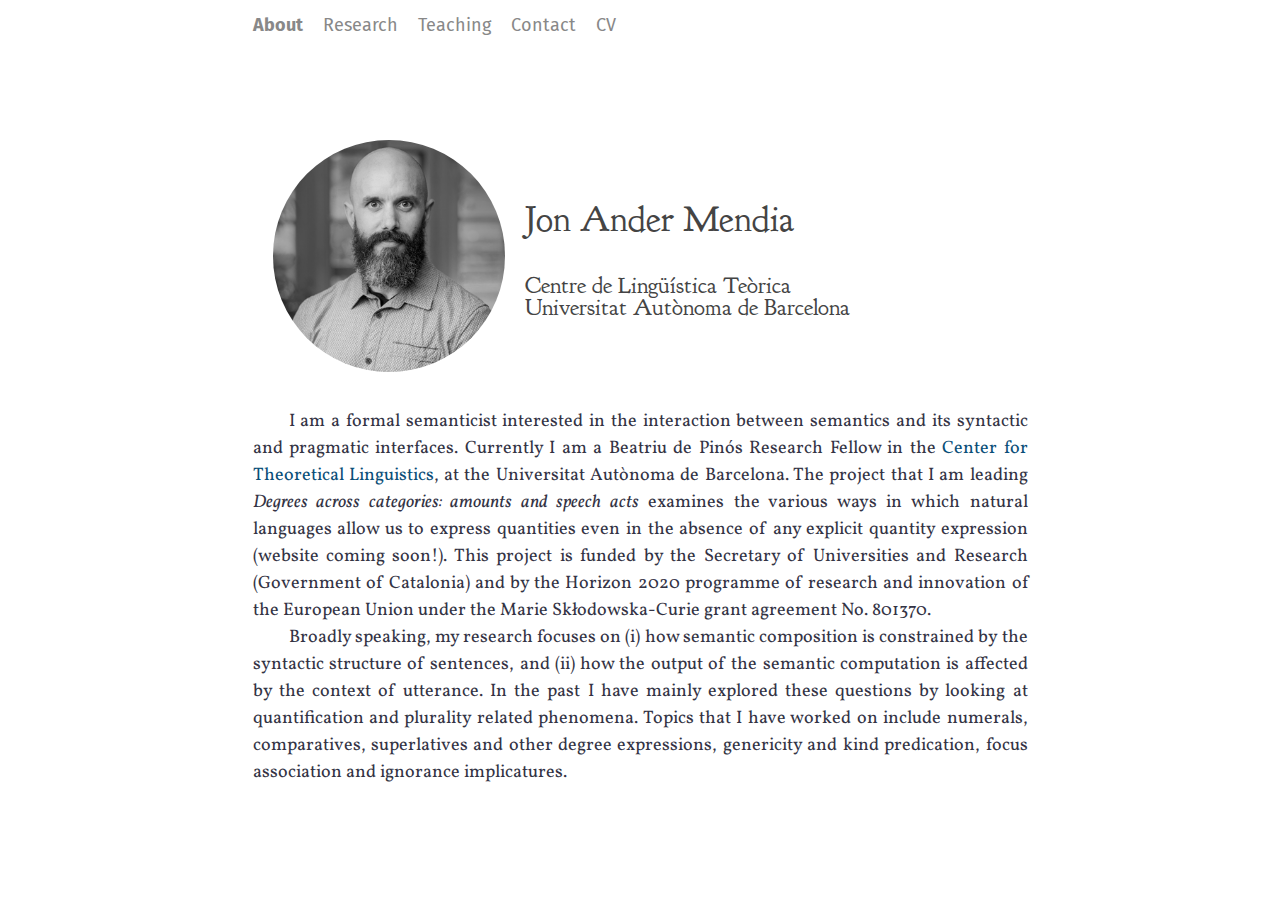
==== index.html @ 896089e9 "fix white space" ====
<html>
	<head>
		<meta name="author" content="Jon Ander Mendia">
		<link rel="stylesheet" type="text/css" href="./css/main.css" media="screen">
		<link rel="icon" type="image/png" href="./img/lambda.png">
		<title>Jon Ander Mendia &nbsp; - &nbsp; Home</title>
		<link href="https://fonts.googleapis.com/css?family=Vollkorn" rel="stylesheet">
		<link href="https://fonts.googleapis.com/css?family=Fira+Sans" rel="stylesheet">
		<link href="https://fonts.googleapis.com/css?family=Goudy+Bookletter+1911" rel="stylesheet">		
	</head>
	<body>
		<div class="center-wrapper">
			<div id="navigation">
				<ul class="tabbed">
					<li class="current-tab"><a href="http://jamendia.github.io/index.html">About</a></li>
					<li><a href="http://jamendia.github.io/research.html">Research</a></li>
					<li><a href="http://jamendia.github.io/teaching.html">Teaching</a></li>
					<li><a href="http://jamendia.github.io/contact.html">Contact</a></li>
					<li><a href="http://jamendia.github.io/files/cv.pdf">CV</a></li>
				</ul>
			</div>
			<br><br><br><br>
				<img class="img-circle" src="./img/ja-new2.png" top="35%" width="30%">
			<br><br><br>
			<h3>Jon Ander Mendia</h3>
            <br>
			<h6>Centre de Lingu&#776i&#769stica Teo&#768rica<br>Universitat Auto&#768;noma de Barcelona</h6>

		<br><br><br>
		<p>I am a formal semanticist interested in the interaction between semantics and its syntactic and pragmatic interfaces. Currently I am a Beatriu de Pino&#769;s Research Fellow in the <a href="http://filcat.uab.cat/clt/el-clt/"> Center for Theoretical Linguistics</a>, at the Universitat Auto&#768;noma de Barcelona. The project that I am leading <i>Degrees across categories: amounts and speech acts</i> examines the various ways in which natural languages allow us to express quantities even in the absence of any explicit quantity expression (website coming soon!). This project is funded by the Secretary of Universities and Research (Government of Catalonia) and by the Horizon 2020 programme of research and innovation of the European Union under the Marie Sk&lstrok;odowska-Curie grant agreement No. 801370.<p>
		<p>Broadly speaking, my research focuses on (i) how semantic composition is constrained by the syntactic structure of sentences, and (ii) how the output of the semantic computation is affected by the context of utterance. In the past I have mainly explored these questions by looking at quantification and plurality related phenomena. Topics that I have worked on include numerals, comparatives, superlatives and other degree expressions, genericity and kind predication, focus association and ignorance implicatures.</p>
		</div>
		<br><br><br>
	</body>
</html>
---- css/main.css ----
/* Reset */
body , div , span, object, iframe, h1, h2, h3, h4, h5, h6, p, blockquote, pre, a, abbr, acronym, address, code, del, dfn, em, img, q, dl, dt, dd, ol, ul, li, fieldset, form, label, legend, table, caption, tbody, tfoot, thead, tr, th, td, textarea, input,
select {margin: 0; padding: 0; border: 0; font-weight: inherit; font-style: inherit; font-size: 100%; font-family: 'Vollkorn', serif; text-align: justify; vertical-align: baseline;}

/* General */
html {overflow-y: scroll;},
table {border-collapse: collapse; border-spacing: 0;}
caption, th, td {text-align: left; font-weight: normal;}
table, td, th {vertical-align: middle;}
blockquote:before, blockquote:after, q:before, q:after {content: "";}
blockquote, q {quotes: "" "";}
a img {border: none;}
:focus {outline: 0;}

html {
	height: 100%;
	padding-bottom: 0; /* value other than 0 forces scrollbars */
	font-family: 'Vollkorn', serif;
}

body {
	font-family: 'Vollkorn', serif;
	font-size: 18px;
	background: #FFF;
	color: #334;
	line-height: 1.5;
}

/* Headings */
h1,h2,h4, {
	font-family: 'Fira Sans', serif;
	color: #444;
	font-weight: normal;
	line-height: 1;
	margin-bottom: 0.3em;
}

h3,h6 {
	font-family: 'Goudy Bookletter 1911', serif;
	color: #444;
	font-weight: normal;
	line-height: 1;
	margin-bottom: 0.3em;
	margin-left: 2em;
}

h1 {font-size: 2.6em; padding-left: 500px; }
h2 {font-size: 2em;}
h3 {font-size: 2em; padding-left: 10px;}
h4 {font-size: 1.25em;}
h5 {font-size: 1.1em;}
h6 {font-size: 1.25em;}

h5 {font-family: 'Fira Sans', serif;
	font-size: 1em;
	color: #002;
}
p {text-indent: 2em}
p.noindent {text-indent: 0em}

/* Links */
a:link {color:#094e78; text-decoration:none;}
a:visited {color:#094e78; text-decoration:none;}
a:hover {color:#094e78; border-bottom: 1px; text-decoration:none;}
#abstract:link { color: #002; }
#abstract:hover { color: #999; }

/* Lists */
li ul, li ol {margin-left: 1.5em;}
ul, ol {margin: 0 0 1.5em 1.5em;}
ul {list-style-type: disc;}
ol {list-style-type: decimal;}
ul.no {list-style-type:none;}
ol ol {list-style-type:lower-roman;}
dl {margin: 0 0 1.5em 0;}
dl dt {font-weight: bold;}
dd {margin-left: 1.5em;}

/* Special lists */
ul.plain-list li, ul.nice-list li, ul.tabbed li {list-style: none;}
ul.tabbed {
	display: inline;
	margin: 0;
}
ul.tabbed li {float: left;}
ul.tabbed li a {float: left; font-family: 'Fira Sans', serif;}
li.current-tab a {
	background: #FFF;
	font-weight: bold;
}
.post-body li.year {
	float: left;
	position: relative;
	margin-bottom: 0;
	color: #333;
	margin-left: 0;
	background: none;
	width: 2.75em;
	text-align: left;
	font-size: medium;
	vertical-align: middle;
}
.post-body li.range {
	width: 5.2em;
	left: 0;
}
.post-body li.noyear {
	background: none;
}

/* Tables */
table { width: auto;
	border-collapse: collapse;
}
/* table tr td:first-child{ width:1%; white-space:nowrap;} */
table tr td:first-child{ padding-left: 1.5em;}
table tr td { padding-right: 25px;}
tr.spaceUnder > td {
	padding-bottom: 10px;
}

/* Special table */
#contents table {
	font-family: 'Fira Sans', sans-serif;
	margin-top: 0px;
	margin-bottom: 10px;
	margin-left: 50px;
	margin-right: 50px;
	padding: 0px 0px 10px 0px;
	background: white;
	width: 700px;
}

#contents table th {
	font-family: 'Fira Sans', sans-serif;
	padding:5px;
	font-size:12px;
	text-align:left;
	border:1px solid #ddd;
	background:#cfcfcf;
}

#contents table td {
	font-family: 'Fira Sans', sans-serif;
	padding:5px;
	font-size:12px;
	text-align:left;
	border:1px solid #ddd;
}

/* General */
.center,.aligncenter {
	display: block;
	margin-left: auto;
	margin-right: auto;
}

/* Images */
.img-circle {
	border-radius: 50%;
	float:left;
	top: 35%;
padding: 20px 20px 20px 20px;}

/* Separators */
.content-separator, .archive-separator {
	background: #D5D5D5;
	clear: both;
	color: #FFE;
	display: block;
	font-size: 0;
	line-height: 0;
	height: 1px;
}
.content-separator {margin: 20px 0;}
.archive-separator {margin: 10px 0;}

.small-separator {
	background: #D5D5D5;
	clear: both;
	color: #FFE;
	display: block;
	font-size: 0;
	line-height: 0;
	height: 1px;
	margin-left: 250px;
	margin-right: 250px;
	margin-bottom: 25px;
}

/* General layout */
.center-wrapper {
	margin: 0 auto;
	width: 775px;
}

/* Toolbar */
#toolbar {
	padding: 12px 0 8px;
	font-size: 1.1em;
	color: #999;
}
#toolbar img {vertical-align: middle;}

/* Header */
#header {margin-bottom: 24px;}

/* Navigation */
#navigation {margin-bottom: 12px;}
#navigation a {
	color: #888;
	font-size: 1em;
	margin-right: 20px;
}

/* For abstract boxes on links page */
div.abs {
	background-color:#D6D6D6;
	border:0px;
	padding:0.5em;
	font-size:15px;
	line-height:18px;
	text-align:justify;
	float: center;
}

/* lists with years */
.cv {
	position: relative;
}
.cv ul {
	padding-left: 0;
	margin-left: 0;
	position: relative;
}
.cv ul li {
	margin-left: 5em;
	margin-bottom: 0em;
	margin-top: 0;
	padding-left: 0;
	list-style: disc;
}
.cv ul li.year {
	float: left;
	position: relative;
	margin-bottom: 0;
	color: #333;
	margin-left: 0;
	margin-right: 0;
	background: none;
	text-align: right;
	font-size: large;
	vertical-align: middle;
	list-style: none;
}

span.smallcaps {font-variant:small-caps;}

/* From the Intro Ling 201 class
#contents201 table th {
	padding:5px;
	text-align:left;
	border:1px solid #ddd;
	background:#cfcfcf;
}

#contents201 table td {
	padding:5px;
	text-align:left;
	border:1px solid #ddd;
}*/
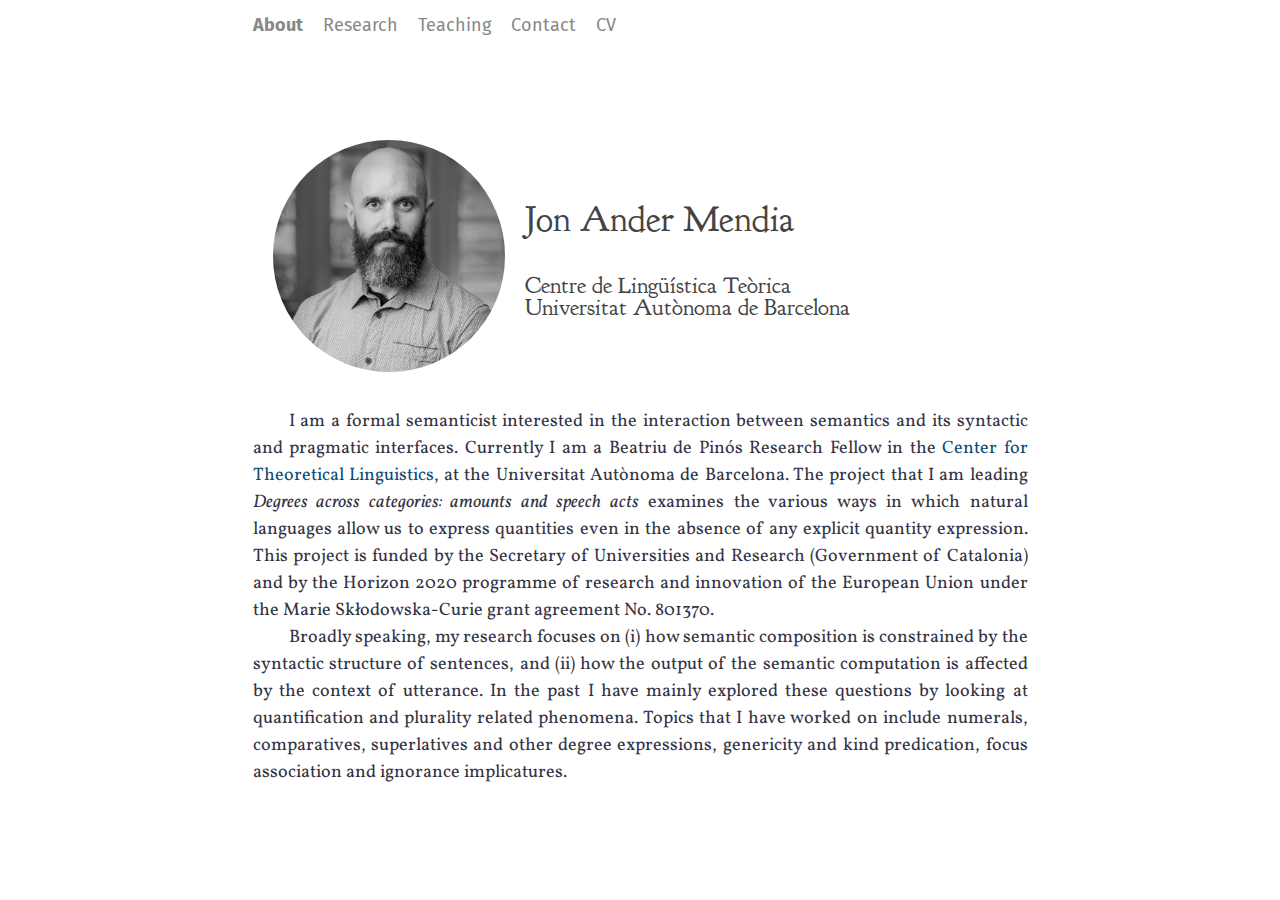
==== commit ea61f5f3: "update index" ====
--- a/index.html
+++ b/index.html
@@ -27,7 +27,7 @@
 			<h6>Centre de Lingu&#776i&#769stica Teo&#768rica<br>Universitat Auto&#768;noma de Barcelona</h6>
 
 		<br><br><br>
-		<p>I am a formal semanticist interested in the interaction between semantics and its syntactic and pragmatic interfaces. Currently I am a Beatriu de Pino&#769;s Research Fellow in the <a href="http://filcat.uab.cat/clt/el-clt/"> Center for Theoretical Linguistics</a>, at the Universitat Auto&#768;noma de Barcelona. The project that I am leading <i>Degrees across categories: amounts and speech acts</i> examines the various ways in which natural languages allow us to express quantities even in the absence of any explicit quantity expression (website coming soon!). This project is funded by the Secretary of Universities and Research (Government of Catalonia) and by the Horizon 2020 programme of research and innovation of the European Union under the Marie Sk&lstrok;odowska-Curie grant agreement No. 801370.<p>
+		<p>I am a formal semanticist interested in the interaction between semantics and its syntactic and pragmatic interfaces. Currently I am a Beatriu de Pino&#769;s Research Fellow in the <a href="http://filcat.uab.cat/clt/el-clt/"> Center for Theoretical Linguistics</a>, at the Universitat Auto&#768;noma de Barcelona. The project that I am leading <i>Degrees across categories: amounts and speech acts</i> examines the various ways in which natural languages allow us to express quantities even in the absence of any explicit quantity expression. This project is funded by the Secretary of Universities and Research (Government of Catalonia) and by the Horizon 2020 programme of research and innovation of the European Union under the Marie Sk&lstrok;odowska-Curie grant agreement No. 801370.<p>
 		<p>Broadly speaking, my research focuses on (i) how semantic composition is constrained by the syntactic structure of sentences, and (ii) how the output of the semantic computation is affected by the context of utterance. In the past I have mainly explored these questions by looking at quantification and plurality related phenomena. Topics that I have worked on include numerals, comparatives, superlatives and other degree expressions, genericity and kind predication, focus association and ignorance implicatures.</p>
 		</div>
 		<br><br><br>
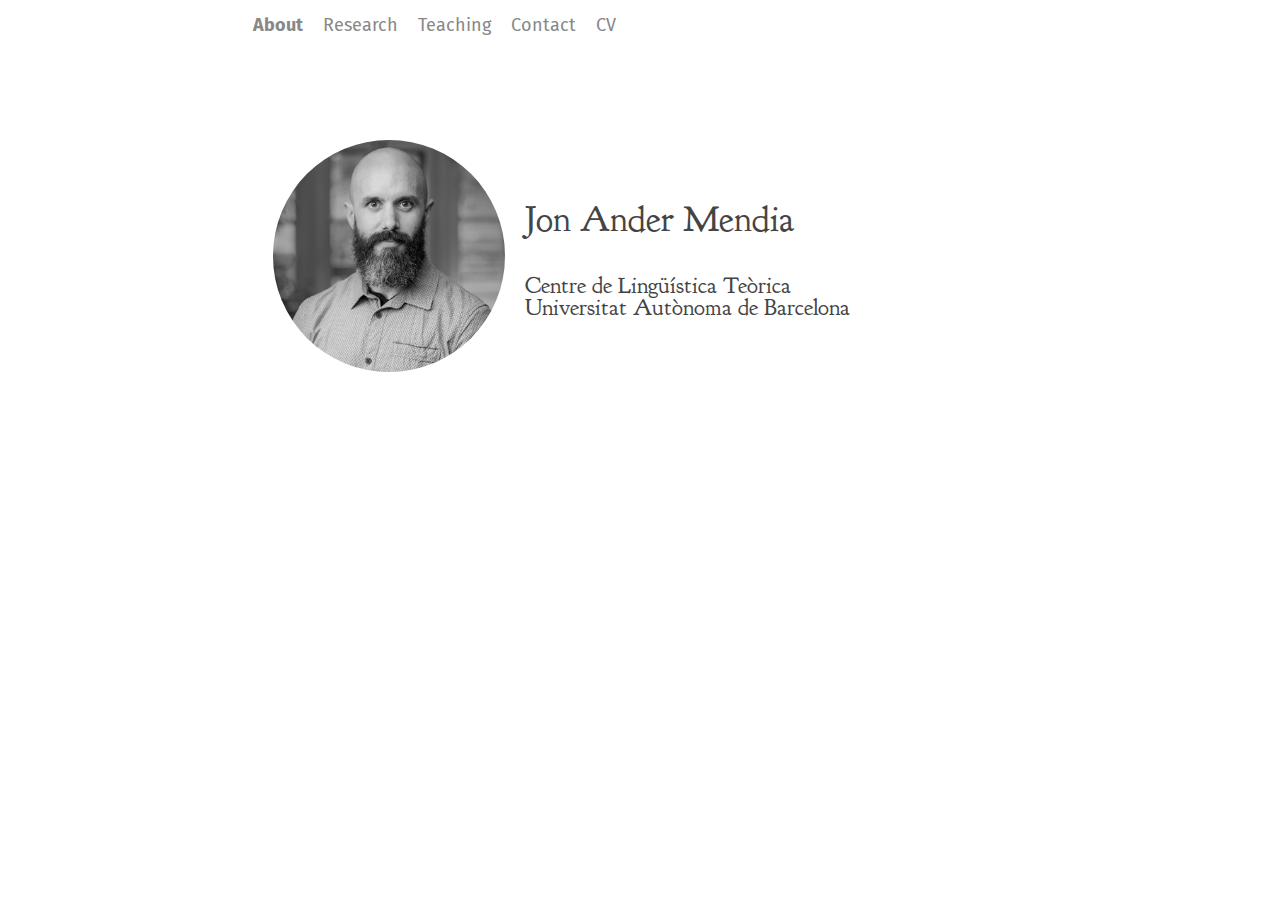
==== commit 37c525e3: "fix about and index" ====
--- a/index.html
+++ b/index.html
@@ -26,10 +26,11 @@
             <br>
 			<h6>Centre de Lingu&#776i&#769stica Teo&#768rica<br>Universitat Auto&#768;noma de Barcelona</h6>
 
-		<br><br><br>
+<!--		<br><br><br>
 		<p>I am a formal semanticist interested in the interaction between semantics and its syntactic and pragmatic interfaces. Currently I am a Beatriu de Pino&#769;s Research Fellow in the <a href="http://filcat.uab.cat/clt/el-clt/"> Center for Theoretical Linguistics</a>, at the Universitat Auto&#768;noma de Barcelona. The project that I am leading <i>Degrees across categories: amounts and speech acts</i> examines the various ways in which natural languages allow us to express quantities even in the absence of any explicit quantity expression. This project is funded by the Secretary of Universities and Research (Government of Catalonia) and by the Horizon 2020 programme of research and innovation of the European Union under the Marie Sk&lstrok;odowska-Curie grant agreement No. 801370.<p>
 		<p>Broadly speaking, my research focuses on (i) how semantic composition is constrained by the syntactic structure of sentences, and (ii) how the output of the semantic computation is affected by the context of utterance. In the past I have mainly explored these questions by looking at quantification and plurality related phenomena. Topics that I have worked on include numerals, comparatives, superlatives and other degree expressions, genericity and kind predication, focus association and ignorance implicatures.</p>
 		</div>
 		<br><br><br>
+-->
 	</body>
 </html>
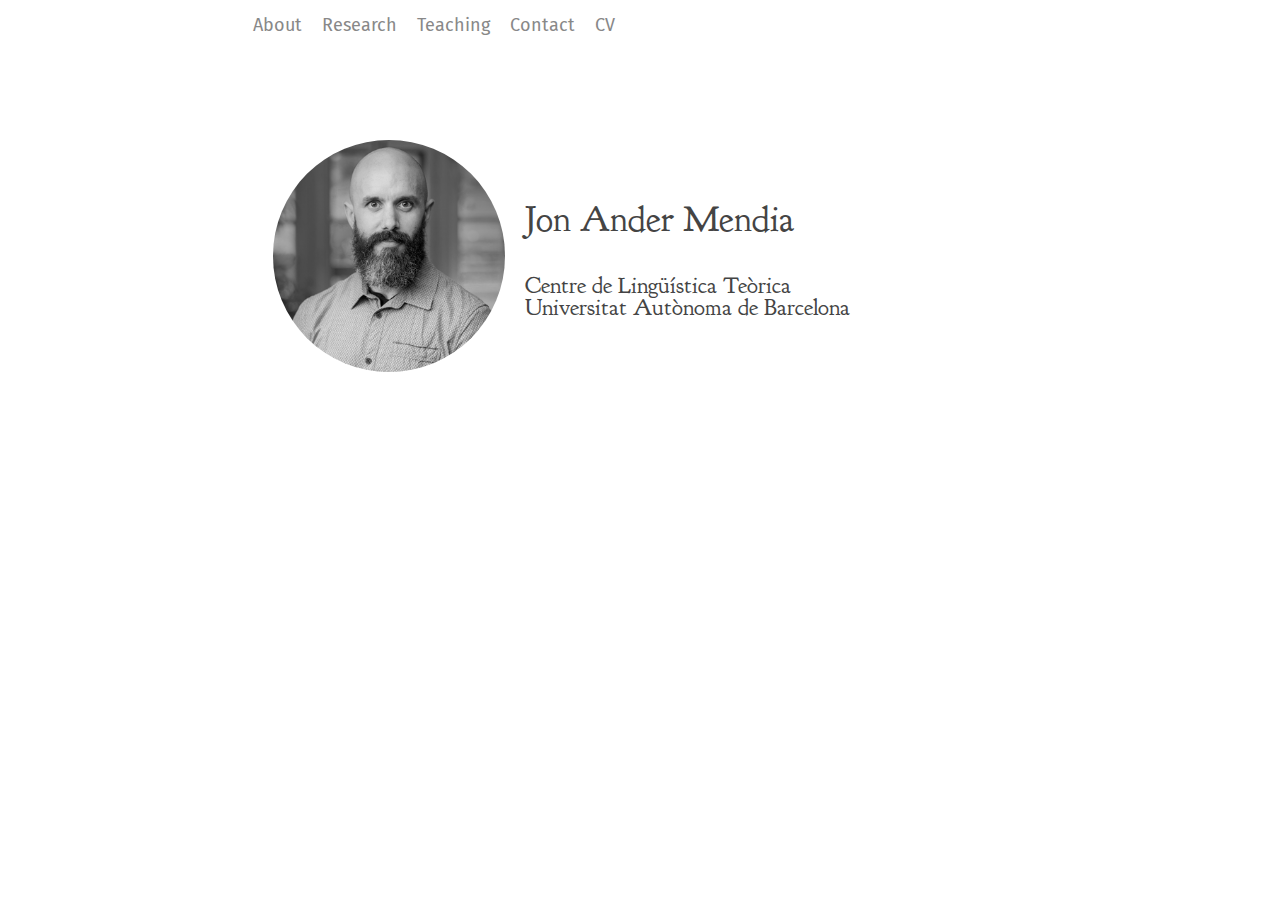
==== commit fa65798e: "fix ref to about" ====
--- a/index.html
+++ b/index.html
@@ -12,7 +12,7 @@
 		<div class="center-wrapper">
 			<div id="navigation">
 				<ul class="tabbed">
-					<li class="current-tab"><a href="http://jamendia.github.io/index.html">About</a></li>
+					<li><a href="http://jamendia.github.io/about.html">About</a></li>
 					<li><a href="http://jamendia.github.io/research.html">Research</a></li>
 					<li><a href="http://jamendia.github.io/teaching.html">Teaching</a></li>
 					<li><a href="http://jamendia.github.io/contact.html">Contact</a></li>
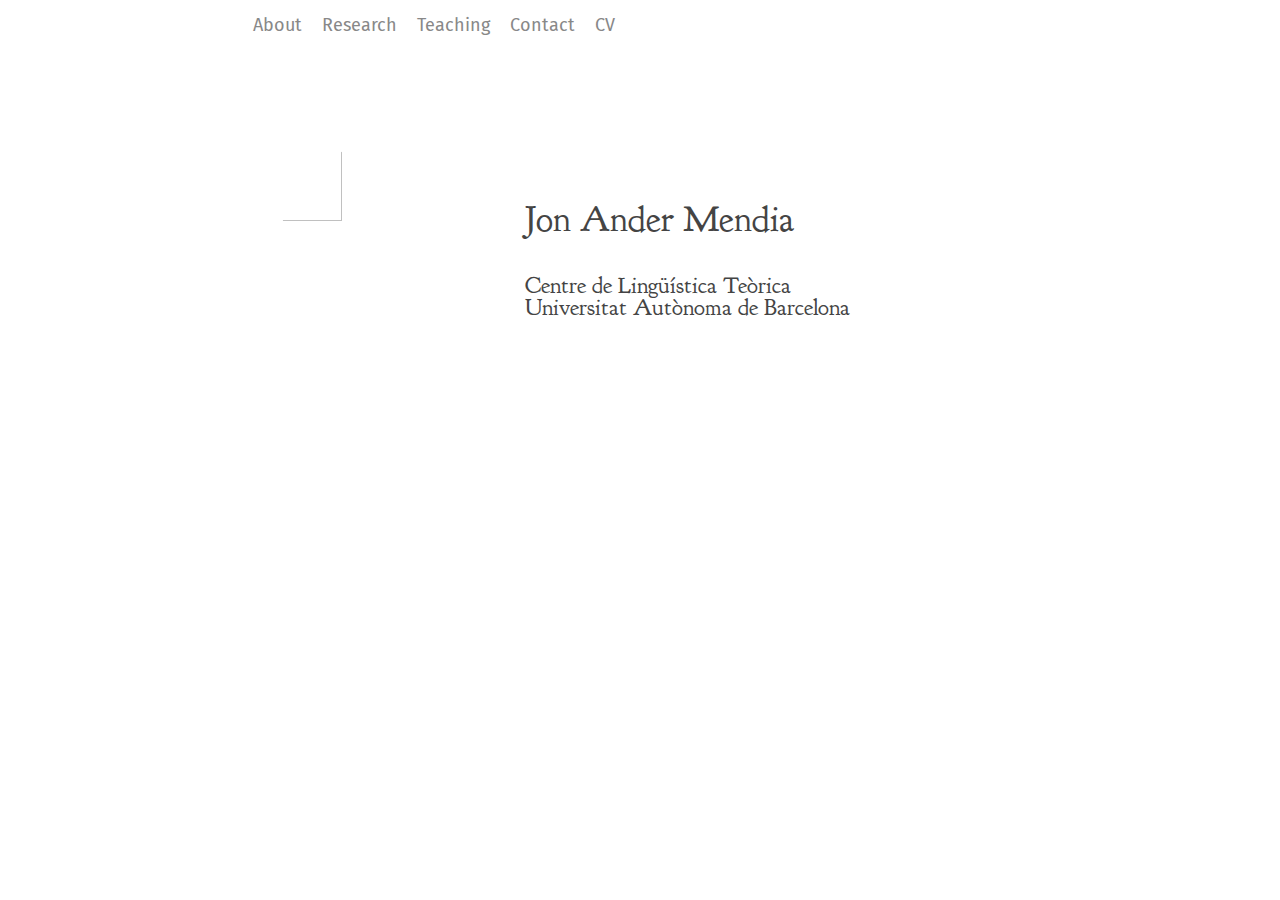
==== commit bd851be3: "update pic" ====
--- a/index.html
+++ b/index.html
@@ -20,7 +20,7 @@
 				</ul>
 			</div>
 			<br><br><br><br>
-				<img class="img-circle" src="./img/ja-new2.png" top="35%" width="30%">
+				<img class="img-circle" src="./img/ja2023.jpg" top="35%" width="30%">
 			<br><br><br>
 			<h3>Jon Ander Mendia</h3>
             <br>
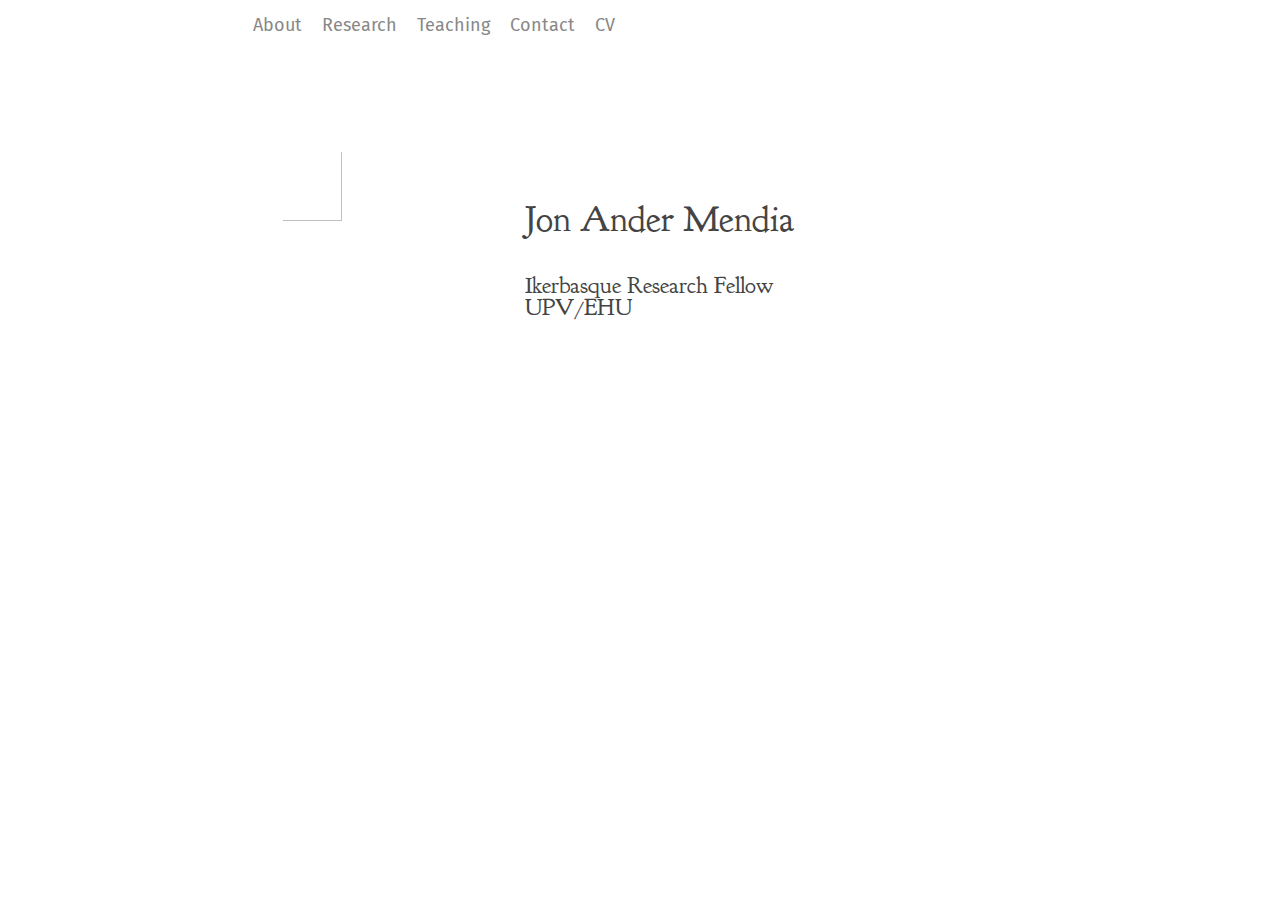
==== commit 49249162: "Update index.html" ====
--- a/index.html
+++ b/index.html
@@ -20,11 +20,11 @@
 				</ul>
 			</div>
 			<br><br><br><br>
-				<img class="img-circle" src="./img/ja2023.jpg" top="35%" width="30%">
+				<img class="img-circle" src="./img/ja2023.png" top="35%" width="30%">
 			<br><br><br>
 			<h3>Jon Ander Mendia</h3>
             <br>
-			<h6>Centre de Lingu&#776i&#769stica Teo&#768rica<br>Universitat Auto&#768;noma de Barcelona</h6>
+			<h6>Ikerbasque Research Fellow<br>UPV/EHU</h6>
 
 <!--		<br><br><br>
 		<p>I am a formal semanticist interested in the interaction between semantics and its syntactic and pragmatic interfaces. Currently I am a Beatriu de Pino&#769;s Research Fellow in the <a href="http://filcat.uab.cat/clt/el-clt/"> Center for Theoretical Linguistics</a>, at the Universitat Auto&#768;noma de Barcelona. The project that I am leading <i>Degrees across categories: amounts and speech acts</i> examines the various ways in which natural languages allow us to express quantities even in the absence of any explicit quantity expression. This project is funded by the Secretary of Universities and Research (Government of Catalonia) and by the Horizon 2020 programme of research and innovation of the European Union under the Marie Sk&lstrok;odowska-Curie grant agreement No. 801370.<p>
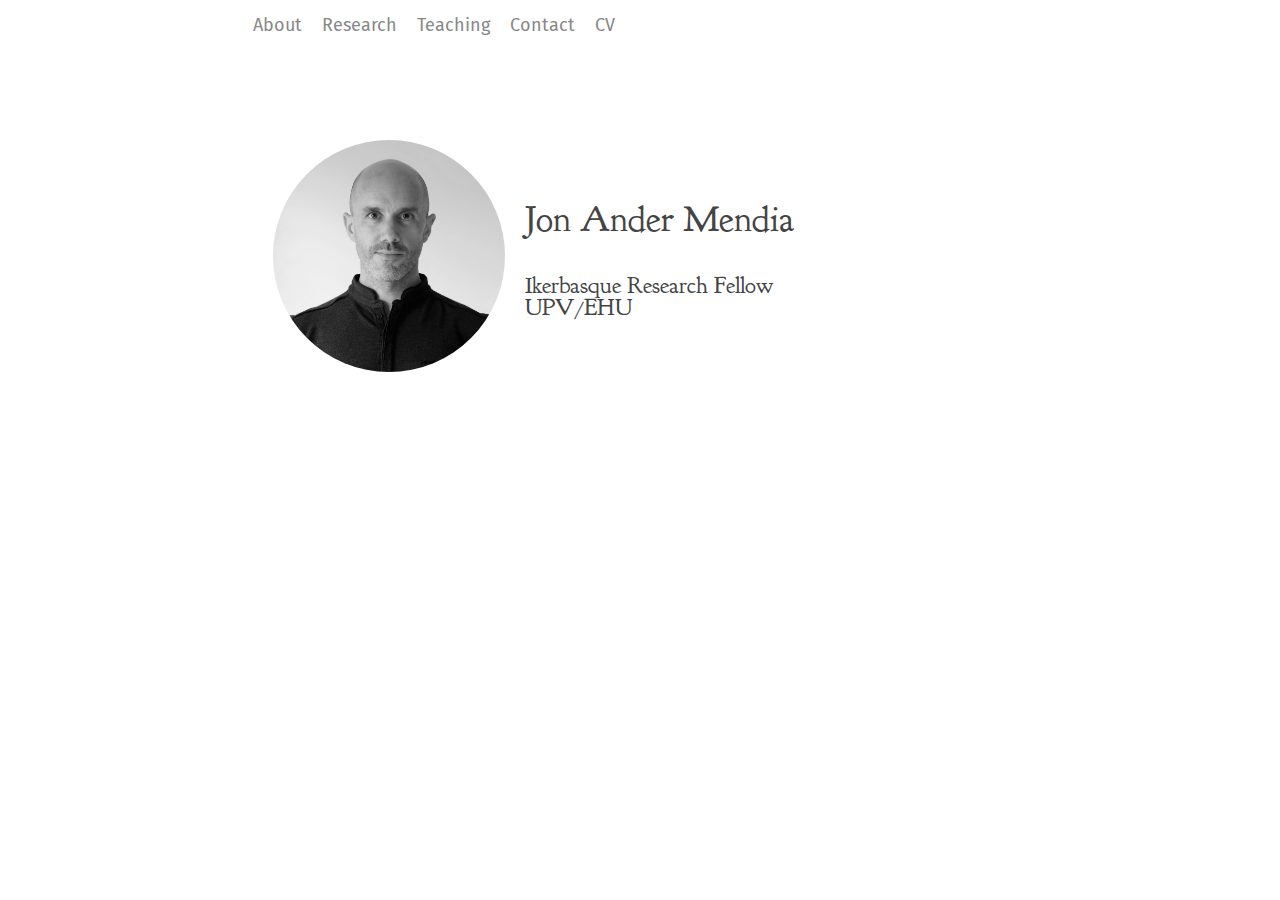
==== commit 095f9236: "update pic" ====
--- a/index.html
+++ b/index.html
@@ -20,7 +20,7 @@
 				</ul>
 			</div>
 			<br><br><br><br>
-				<img class="img-circle" src="./img/ja2023.png" top="35%" width="30%">
+				<img class="img-circle" src="./img/ja2023.jpg" top="35%" width="30%">
 			<br><br><br>
 			<h3>Jon Ander Mendia</h3>
             <br>
